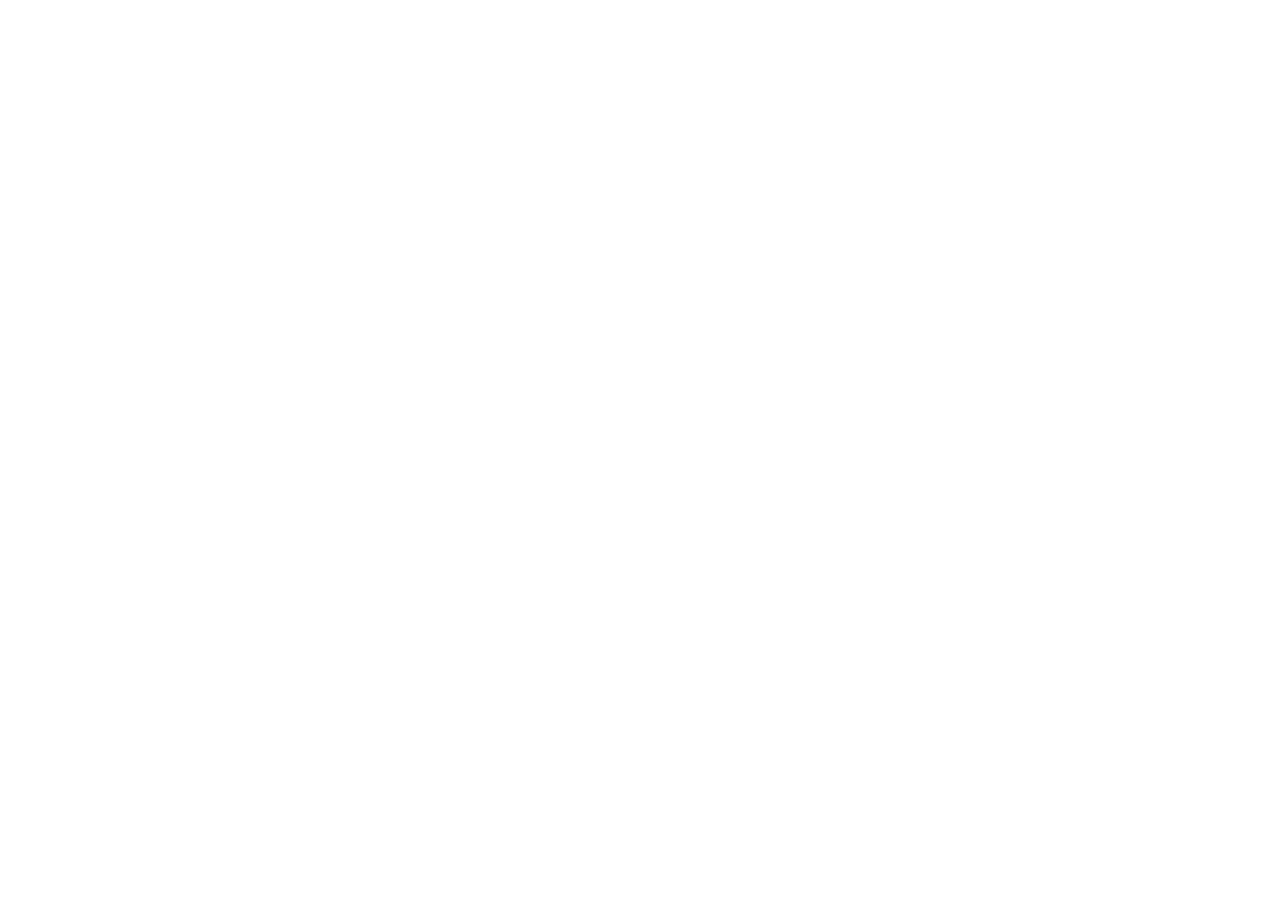
==== puzzle/index.html @ 0802c9d6 "폴더 정리" ====
<!DOCTYPE html>
<html lang="en">
    <head>
        <meta charset="UTF-8" />
        <meta http-equiv="X-UA-Compatible" content="IE=edge" />
        <meta name="viewport" content="width=device-width, initial-scale=1.0" />
        <link rel="stylesheet" href="./index.css" />
        <title>퍼즐 게임</title>
    </head>
    <body>
        <main class="main"></main>
        <script src="./index.js"></script>
    </body>
</html>
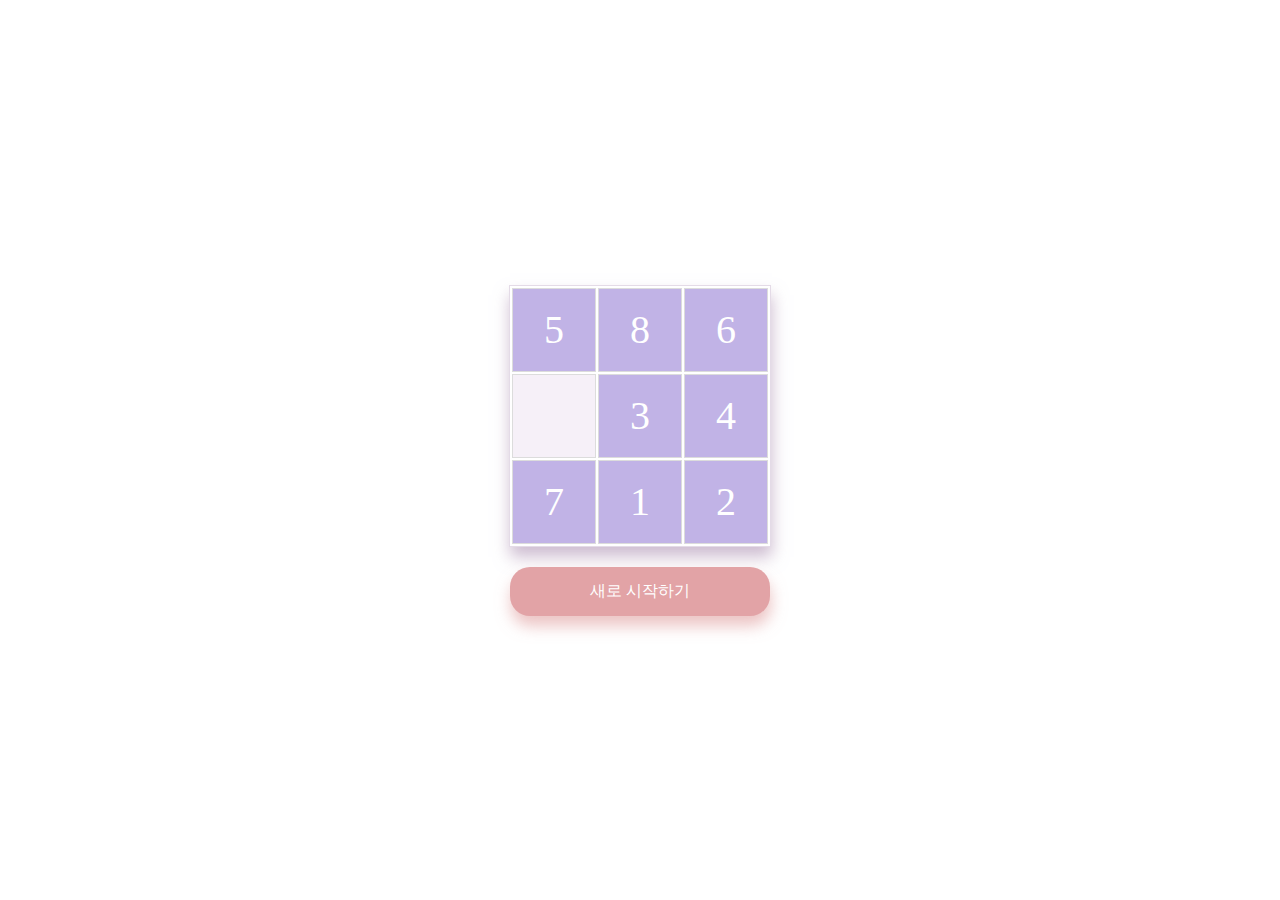
==== commit 303c2940: "퍼즐게임 추가" ====
--- a/puzzle/index.html
+++ b/puzzle/index.html
@@ -8,7 +8,10 @@
         <title>퍼즐 게임</title>
     </head>
     <body>
-        <main class="main"></main>
+        <main class="main">
+            <table id="puzzleTable" class="puzzle"></table>
+            <button class="button">새로 시작하기</button>
+        </main>
         <script src="./index.js"></script>
     </body>
 </html>
--- a/puzzle/index.css
+++ b/puzzle/index.css
@@ -0,0 +1,46 @@
+body {
+    margin: 0;
+}
+
+.main {
+    display: flex;
+    flex-direction: column;
+    align-items: center;
+    justify-content: center;
+    height: 100vh;
+}
+
+.puzzle {
+    border: 1px solid rgb(228, 219, 231);
+    box-shadow: 1px 10px 15px rgba(184, 160, 189, 0.692);
+    width: fit-content;
+}
+
+.puzzle-item {
+    width: 80px;
+    height: 80px;
+    text-align: center;
+    border: 1px solid #dcdcdc;
+    background: rgb(193, 179, 230);
+    color: #fff;
+    font-size: 40px;
+    cursor: pointer;
+}
+
+.puzzle-item.blank {
+    background: rgb(246, 240, 248);
+    cursor: auto;
+}
+
+.button {
+    background: rgb(226, 163, 166);
+    border: none;
+    padding: 14px 20px;
+    color: #fff;
+    border-radius: 20px;
+    box-shadow: 1px 10px 15px rgba(228, 170, 170, 0.692);
+    margin-top: 20px;
+    width: 260px;
+    font-size: 16px;
+    cursor: pointer;
+}
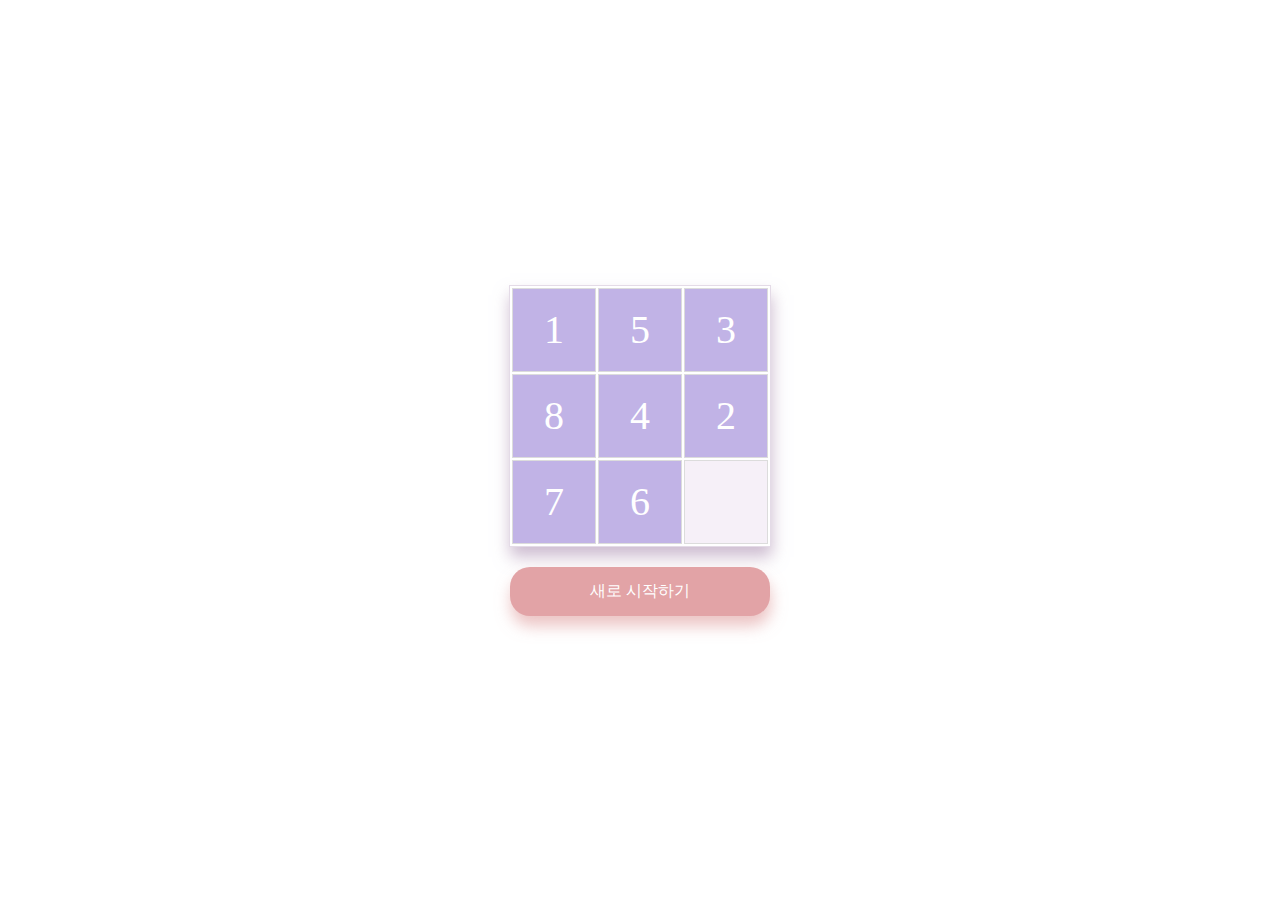
==== commit 1868c9f1: "퍼즐게임 수정" ====
--- a/puzzle/index.html
+++ b/puzzle/index.html
@@ -9,6 +9,7 @@
     </head>
     <body>
         <main class="main">
+            <p class="clear-message"></p>
             <table id="puzzleTable" class="puzzle"></table>
             <button class="button">새로 시작하기</button>
         </main>
--- a/puzzle/index.css
+++ b/puzzle/index.css
@@ -44,3 +44,18 @@
     font-size: 16px;
     cursor: pointer;
 }
+
+.button:focus {
+    outline: none;
+}
+
+.clear-message {
+    position: absolute;
+    top: 20vh;
+    color: rgb(165, 111, 167);
+    font-weight: 700;
+    line-height: 1.5;
+    animation: clearMessage 1 1.5s ease-out;
+    display: none;
+    font-size: 20px;
+}
